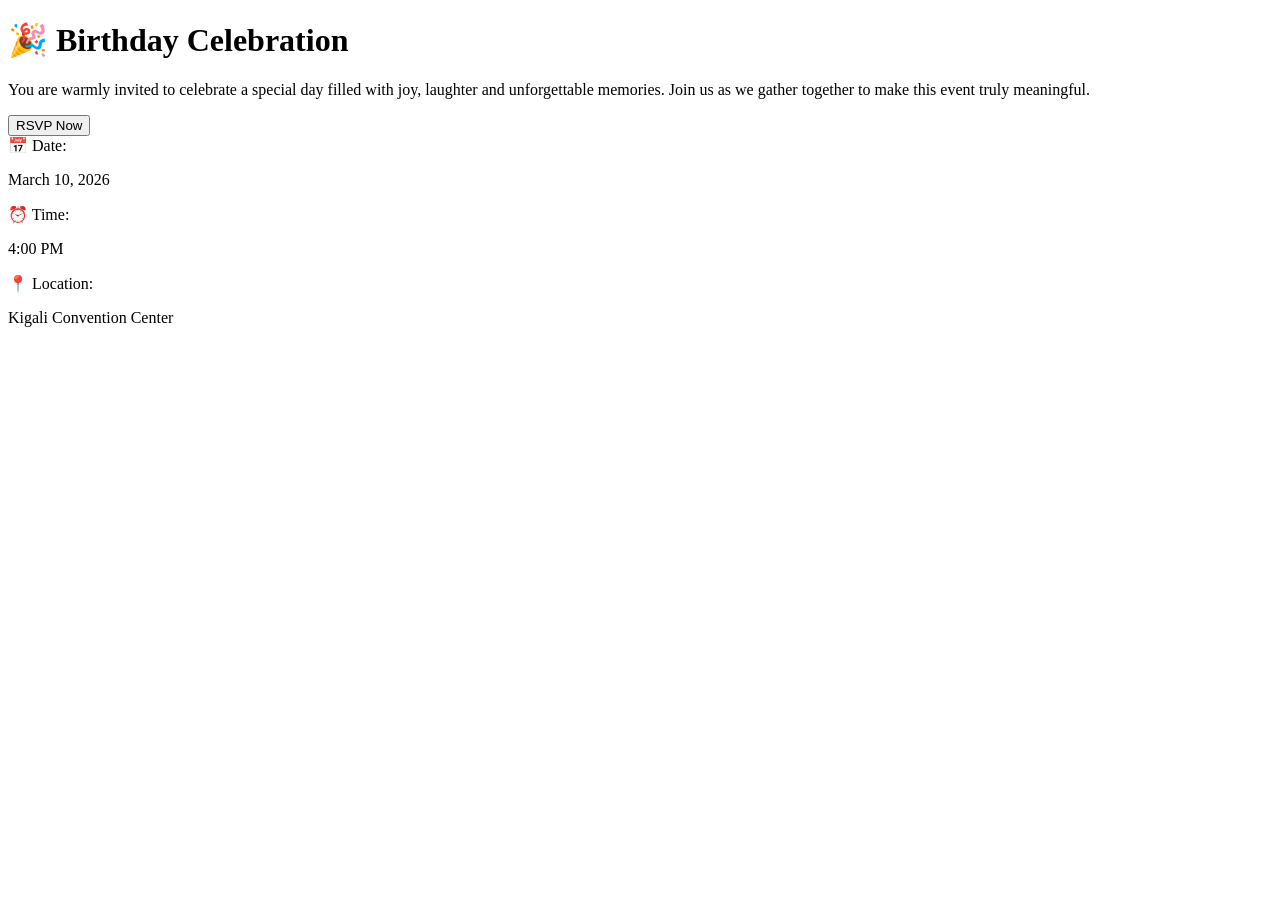
==== invitation/index.html @ 1e719d2f "invitation project files" ====
<!DOCTYPE html>
<html lang="en">
<head>
    <meta charset="UTF-8">
    <meta name="viewport" content="width=device-width, initial-scale=1.0">
    <title>Event Invitation</title>

    <!-- Link CSS -->
    <link rel="stylesheet" href="style.css">
</head>
<body>

    <div class="invitation">

        <!-- Left Section -->
        <div class="left">
            <h1 class="title">🎉 Birthday Celebration</h1>

            <p class="description">
                You are warmly invited to celebrate a special day filled with joy,
                laughter and unforgettable memories. Join us as we gather together
                to make this event truly meaningful.
            </p>

            <div class="cta">
                <button>RSVP Now</button>
            </div>
        </div>

        <!-- Right Section -->
        <div class="right">
            <div class="detail">
                <span>📅 Date:</span>
                <p>March 10, 2026</p>
            </div>

            <div class="detail">
                <span>⏰ Time:</span>
                <p>4:00 PM</p>
            </div>

            <div class="detail">
                <span>📍 Location:</span>
                <p>Kigali Convention Center</p>
            </div>
        </div>

    </div>

</body>
</html>
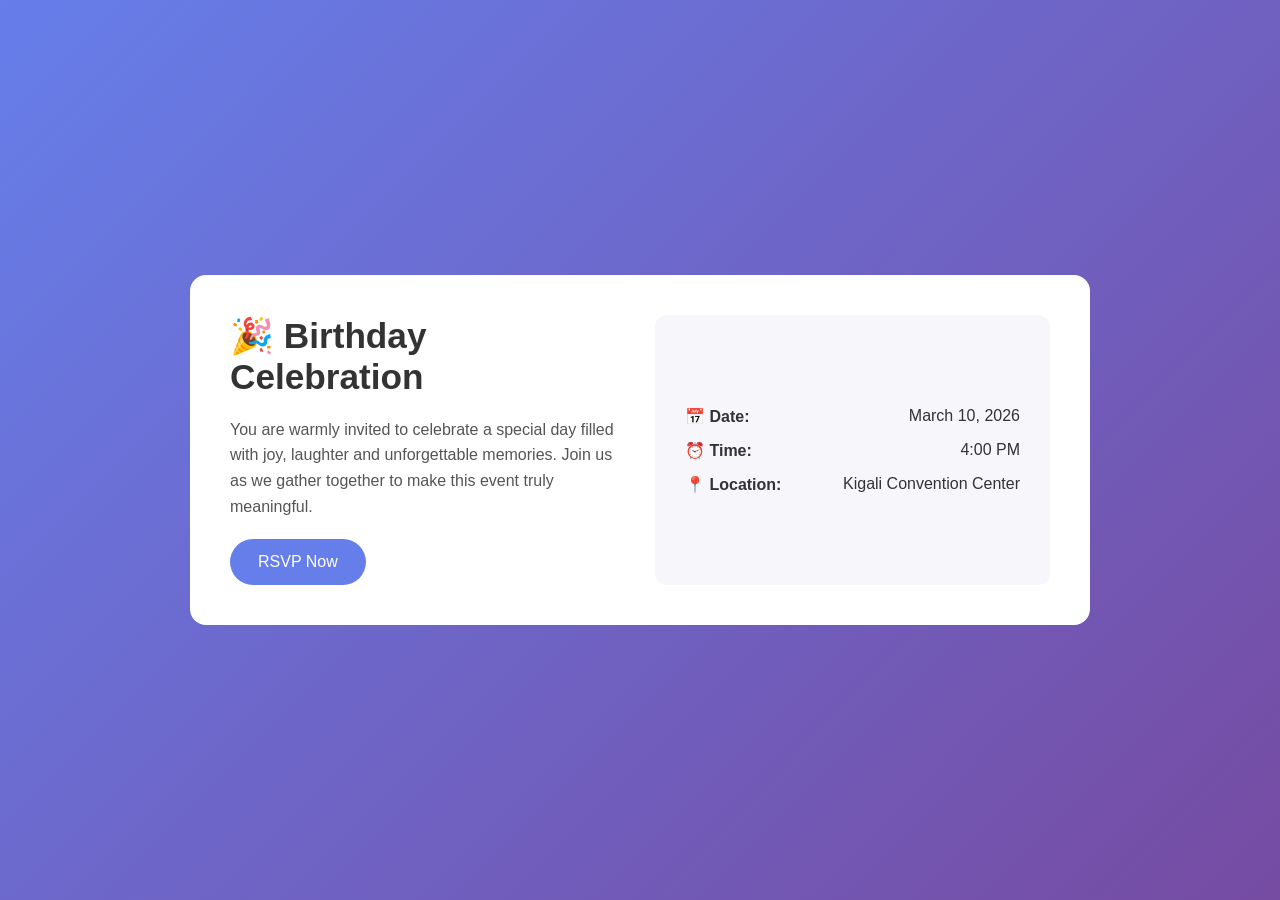
==== commit d50c8269: "Update index.html" ====
--- a/invitation/index.html
+++ b/invitation/index.html
@@ -6,7 +6,7 @@
     <title>Event Invitation</title>
 
     <!-- Link CSS -->
-    <link rel="stylesheet" href="style.css">
+    <link rel="stylesheet" href="index.css">
 </head>
 <body>
 
@@ -48,4 +48,4 @@
     </div>
 
 </body>
-</html>+</html>
--- a/invitation/index.css
+++ b/invitation/index.css
@@ -0,0 +1,98 @@
+/* Reset */
+* {
+    margin: 0;
+    padding: 0;
+    box-sizing: border-box;
+    font-family: "Segoe UI", Tahoma, Geneva, Verdana, sans-serif;
+}
+
+body {
+    min-height: 100vh;
+    background: linear-gradient(135deg, #667eea, #764ba2);
+    display: flex;
+    justify-content: center;
+    align-items: center;
+    padding: 20px;
+}
+
+/* Main Container */
+.invitation {
+    background: #ffffff;
+    max-width: 900px;
+    width: 100%;
+    border-radius: 16px;
+    padding: 40px;
+    display: grid;
+    grid-template-columns: 1fr 1fr;
+    gap: 30px;
+}
+
+/* Left Section */
+.left {
+    display: flex;
+    flex-direction: column;
+    justify-content: center;
+    gap: 20px;
+}
+
+.title {
+    font-size: 2.2rem;
+    font-weight: 700;
+    color: #333;
+}
+
+.description {
+    font-size: 1rem;
+    color: #555;
+    line-height: 1.6;
+}
+
+/* Button */
+.cta button {
+    padding: 14px 28px;
+    border: none;
+    border-radius: 30px;
+    background-color: #667eea;
+    color: #ffffff;
+    font-size: 1rem;
+    cursor: pointer;
+    transition: background-color 0.3s ease;
+}
+
+.cta button:hover {
+    background-color: #5a67d8;
+}
+
+/* Right Section */
+.right {
+    background: #f7f7fb;
+    border-radius: 12px;
+    padding: 30px;
+    display: flex;
+    flex-direction: column;
+    justify-content: center;
+    gap: 15px;
+}
+
+.detail {
+    display: flex;
+    justify-content: space-between;
+    font-size: 1rem;
+    color: #333;
+}
+
+.detail span {
+    font-weight: 600;
+}
+
+/* Responsive Design */
+@media (max-width: 768px) {
+    .invitation {
+        grid-template-columns: 1fr;
+        padding: 25px;
+    }
+
+    .title {
+        font-size: 1.8rem;
+    }
+}
